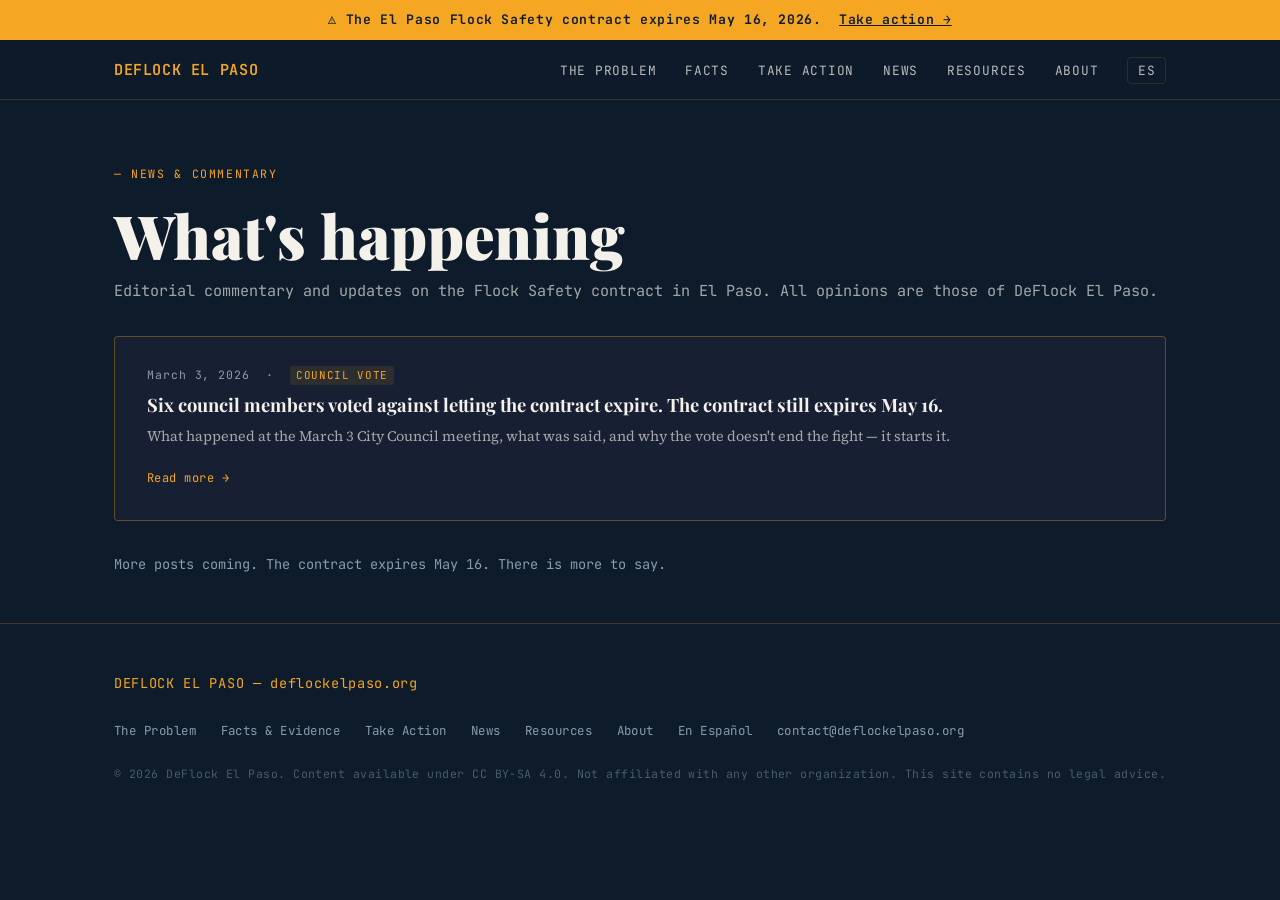
==== blog/index.html @ 6b85ef40 "Create index.html" ====
<!DOCTYPE html>
<html lang="en">
<head>
  <meta charset="UTF-8">
  <meta name="viewport" content="width=device-width, initial-scale=1.0">
  <title>News — DeFlock El Paso</title>
  <meta name="description" content="News, updates, and editorial commentary on the Flock Safety contract in El Paso, Texas.">
  <link rel="canonical" href="https://deflockelpaso.org/blog/">
  <link rel="stylesheet" href="../style.css">
  <style>
    .post-list {
      display: flex;
      flex-direction: column;
      gap: 1px;
      background: var(--border);
      border: 1px solid var(--border);
      border-radius: var(--radius);
      overflow: hidden;
      margin: 2rem 0;
    }
    .post-item {
      background: var(--navy2);
      padding: 1.8rem 2rem;
      text-decoration: none;
      display: block;
      transition: background 0.15s;
    }
    .post-item:hover {
      background: rgba(245,166,35,0.05);
      text-decoration: none;
    }
    .post-date {
      font-family: var(--font-mono);
      font-size: 0.72rem;
      letter-spacing: 0.08em;
      color: var(--gray);
      margin-bottom: 0.5rem;
    }
    .post-item h2 {
      font-size: 1.15rem;
      margin-bottom: 0.5rem;
      color: var(--white);
      line-height: 1.3;
    }
    .post-item p {
      font-size: 0.9rem;
      color: rgba(244,241,235,0.65);
      margin: 0 0 0.8rem;
      line-height: 1.6;
    }
    .post-tag {
      font-family: var(--font-mono);
      font-size: 0.68rem;
      letter-spacing: 0.06em;
      text-transform: uppercase;
      padding: 0.15rem 0.4rem;
      border-radius: 2px;
      background: rgba(245,166,35,0.1);
      color: var(--amber);
    }
    .read-more {
      font-family: var(--font-mono);
      font-size: 0.75rem;
      color: var(--amber);
      letter-spacing: 0.04em;
    }
  </style>
</head>
<body>

<div class="urgency-bar">
  ⚠ The El Paso Flock Safety contract expires <strong>May 16, 2026</strong>. &nbsp;<a href="../action.html">Take action →</a>
</div>

<nav>
  <div class="nav-inner">
    <a class="nav-logo" href="../index.html">DEFLOCK EL PASO</a>
    <button class="nav-toggle" aria-label="Toggle menu" onclick="this.classList.toggle('open'); document.getElementById('nav-links').classList.toggle('open')">
      <span></span><span></span><span></span>
    </button>
    <ul class="nav-links" id="nav-links">
      <li><a href="../problem.html">The Problem</a></li>
      <li><a href="../facts.html">Facts</a></li>
      <li><a href="../action.html">Take Action</a></li>
      <li><a href="../blog/index.html">News</a></li>
      <li><a href="../resources.html">Resources</a></li>
      <li><a href="../about.html">About</a></li>
      <li><a class="nav-lang" href="../es.html">ES</a></li>
    </ul>
  </div>
</nav>

<section style="padding: 4rem 0 2rem;">
  <div class="container">
    <div class="section-label">News &amp; Commentary</div>
    <h1 style="margin-bottom: 0.5rem;">What's happening</h1>
    <p style="color: rgba(244,241,235,0.65); font-size: 0.95rem; margin-bottom: 2rem; font-family: var(--font-mono);">Editorial commentary and updates on the Flock Safety contract in El Paso. All opinions are those of DeFlock El Paso.</p>

    <div class="post-list">

      <a class="post-item" href="march-3-council-vote.html">
        <div class="post-date">March 3, 2026 &nbsp;·&nbsp; <span class="post-tag">Council Vote</span></div>
        <h2>Six council members voted against letting the contract expire. The contract still expires May 16.</h2>
        <p>What happened at the March 3 City Council meeting, what was said, and why the vote doesn't end the fight — it starts it.</p>
        <span class="read-more">Read more →</span>
      </a>

    </div>

    <p style="font-size: 0.85rem; color: var(--gray); font-family: var(--font-mono); margin-top: 1.5rem;">More posts coming. The contract expires May 16. There is more to say.</p>
  </div>
</section>

<footer>
  <div class="footer-inner">
    <div class="footer-logo">DEFLOCK EL PASO — deflockelpaso.org</div>
    <ul class="footer-links">
      <li><a href="../problem.html">The Problem</a></li>
      <li><a href="../facts.html">Facts &amp; Evidence</a></li>
      <li><a href="../action.html">Take Action</a></li>
      <li><a href="../blog/index.html">News</a></li>
      <li><a href="../resources.html">Resources</a></li>
      <li><a href="../about.html">About</a></li>
      <li><a href="../es.html">En Español</a></li>
      <li><a href="mailto:contact@deflockelpaso.org">contact@deflockelpaso.org</a></li>
    </ul>
    <div class="footer-copy">© 2026 DeFlock El Paso. Content available under CC BY-SA 4.0. Not affiliated with any other organization. This site contains no legal advice.</div>
  </div>
</footer>

<script>
var toggle = document.querySelector('.nav-toggle');
if (toggle) {
  toggle.addEventListener('click', function() {
    this.classList.toggle('open');
    document.getElementById('nav-links').classList.toggle('open');
  });
}
</script>
</body>
</html>
---- style.css ----
/* DeFlock El Paso — style.css */
/* Aesthetic: documentary/investigative editorial. Navy + amber + white. */

@import url('https://fonts.googleapis.com/css2?family=Playfair+Display:wght@700;900&family=Source+Serif+4:ital,wght@0,300;0,400;0,600;1,300;1,400&family=JetBrains+Mono:wght@400;600&display=swap');

/* ── Variables ─────────────────────────────────────────────────── */
:root {
  --navy:    #0d1b2a;
  --navy2:   #162032;
  --navy3:   #1e2e42;
  --amber:   #f5a623;
  --amber2:  #e8920f;
  --white:   #f4f1eb;
  --gray:    #8a9ab0;
  --red:     #d94f3d;
  --border:  rgba(245,166,35,0.2);
  --font-display: 'Playfair Display', Georgia, serif;
  --font-body:    'Source Serif 4', Georgia, serif;
  --font-mono:    'JetBrains Mono', 'Courier New', monospace;
  --max: 1100px;
  --radius: 4px;
}

/* ── Reset ─────────────────────────────────────────────────────── */
*, *::before, *::after { box-sizing: border-box; margin: 0; padding: 0; }
html { scroll-behavior: smooth; }
body {
  background: var(--navy);
  color: var(--white);
  font-family: var(--font-body);
  font-size: 18px;
  line-height: 1.7;
  -webkit-font-smoothing: antialiased;
}
img { max-width: 100%; display: block; }
a { color: var(--amber); text-decoration: none; transition: opacity 0.2s; }
a:hover { opacity: 0.8; text-decoration: underline; }

/* ── Typography ────────────────────────────────────────────────── */
h1, h2, h3, h4 {
  font-family: var(--font-display);
  line-height: 1.15;
  color: var(--white);
}
h1 { font-size: clamp(2.2rem, 5vw, 3.8rem); font-weight: 900; }
h2 { font-size: clamp(1.6rem, 3vw, 2.4rem); font-weight: 700; }
h3 { font-size: clamp(1.2rem, 2.5vw, 1.6rem); font-weight: 700; }
p  { margin-bottom: 1.1em; }
.mono { font-family: var(--font-mono); }
.amber { color: var(--amber); }
.red   { color: var(--red); }
.gray  { color: var(--gray); }

/* ── Layout ────────────────────────────────────────────────────── */
.container {
  max-width: var(--max);
  margin: 0 auto;
  padding: 0 1.5rem;
}
section { padding: 5rem 0; }
section + section { border-top: 1px solid var(--border); }

/* ── Nav ───────────────────────────────────────────────────────── */
nav {
  position: sticky;
  top: 0;
  z-index: 100;
  background: rgba(13,27,42,0.97);
  backdrop-filter: blur(8px);
  border-bottom: 1px solid var(--border);
  padding: 0.9rem 0;
}
.nav-inner {
  max-width: var(--max);
  margin: 0 auto;
  padding: 0 1.5rem;
  display: flex;
  align-items: center;
  justify-content: space-between;
  gap: 1rem;
}
.nav-logo {
  font-family: var(--font-mono);
  font-weight: 600;
  font-size: 0.95rem;
  color: var(--amber);
  letter-spacing: 0.04em;
  text-decoration: none;
}
.nav-logo:hover { opacity: 1; text-decoration: none; }
.nav-links {
  display: flex;
  gap: 1.8rem;
  list-style: none;
  align-items: center;
}
.nav-links a {
  color: var(--white);
  font-family: var(--font-mono);
  font-size: 0.8rem;
  letter-spacing: 0.06em;
  text-transform: uppercase;
  text-decoration: none;
  opacity: 0.75;
  transition: opacity 0.2s, color 0.2s;
}
.nav-links a:hover { opacity: 1; color: var(--amber); text-decoration: none; }
.nav-lang {
  font-family: var(--font-mono);
  font-size: 0.75rem;
  letter-spacing: 0.08em;
  border: 1px solid var(--border);
  padding: 0.25rem 0.6rem;
  border-radius: var(--radius);
  color: var(--amber);
  text-decoration: none;
}
.nav-lang:hover { background: var(--amber); color: var(--navy); opacity: 1; text-decoration: none; }

/* Hamburger */
.nav-toggle {
  display: none;
  flex-direction: column;
  gap: 5px;
  cursor: pointer;
  background: none;
  border: none;
  padding: 4px;
}
.nav-toggle span {
  display: block;
  width: 24px;
  height: 2px;
  background: var(--white);
  transition: transform 0.25s, opacity 0.25s;
}
.nav-toggle.open span:nth-child(1) { transform: translateY(7px) rotate(45deg); }
.nav-toggle.open span:nth-child(2) { opacity: 0; }
.nav-toggle.open span:nth-child(3) { transform: translateY(-7px) rotate(-45deg); }

@media (max-width: 700px) {
  .nav-toggle { display: flex; }
  .nav-links {
    display: none;
    position: absolute;
    top: 100%;
    left: 0; right: 0;
    background: var(--navy2);
    flex-direction: column;
    align-items: flex-start;
    gap: 0;
    border-bottom: 1px solid var(--border);
    padding: 0.5rem 0;
  }
  .nav-links.open { display: flex; }
  .nav-links li { width: 100%; }
  .nav-links a {
    display: block;
    padding: 0.8rem 1.5rem;
    font-size: 0.9rem;
  }
}

/* ── Urgency Bar ───────────────────────────────────────────────── */
.urgency-bar {
  background: var(--amber);
  color: var(--navy);
  text-align: center;
  padding: 0.55rem 1rem;
  font-family: var(--font-mono);
  font-size: 0.82rem;
  font-weight: 600;
  letter-spacing: 0.05em;
}
.urgency-bar a { color: var(--navy); text-decoration: underline; }

/* ── Hero ──────────────────────────────────────────────────────── */
.hero {
  padding: 6rem 0 5rem;
  border-bottom: 1px solid var(--border);
  position: relative;
  overflow: hidden;
}
.hero::before {
  content: '';
  position: absolute;
  inset: 0;
  background: radial-gradient(ellipse at 80% 50%, rgba(245,166,35,0.06) 0%, transparent 60%);
  pointer-events: none;
}
.hero-eyebrow {
  font-family: var(--font-mono);
  font-size: 0.78rem;
  letter-spacing: 0.12em;
  text-transform: uppercase;
  color: var(--amber);
  margin-bottom: 1.2rem;
  display: flex;
  align-items: center;
  gap: 0.6rem;
}
.hero-eyebrow::before {
  content: '';
  display: inline-block;
  width: 28px;
  height: 2px;
  background: var(--amber);
}
.hero h1 { margin-bottom: 1.4rem; max-width: 820px; }
.hero h1 em { font-style: italic; color: var(--amber); }
.hero-sub {
  font-size: 1.15rem;
  color: rgba(244,241,235,0.75);
  max-width: 600px;
  margin-bottom: 2.4rem;
  font-weight: 300;
}
.hero-actions { display: flex; gap: 1rem; flex-wrap: wrap; }

/* ── Buttons ───────────────────────────────────────────────────── */
.btn {
  display: inline-block;
  padding: 0.75rem 1.8rem;
  border-radius: var(--radius);
  font-family: var(--font-mono);
  font-size: 0.82rem;
  font-weight: 600;
  letter-spacing: 0.06em;
  text-transform: uppercase;
  text-decoration: none;
  cursor: pointer;
  transition: transform 0.15s, box-shadow 0.15s, opacity 0.15s;
  border: none;
}
.btn:hover { transform: translateY(-1px); text-decoration: none; }
.btn-primary {
  background: var(--amber);
  color: var(--navy);
  box-shadow: 0 4px 20px rgba(245,166,35,0.3);
}
.btn-primary:hover { box-shadow: 0 6px 28px rgba(245,166,35,0.45); opacity: 1; }
.btn-outline {
  background: transparent;
  color: var(--white);
  border: 1px solid rgba(244,241,235,0.35);
}
.btn-outline:hover { border-color: var(--white); opacity: 1; }

/* ── Countdown ─────────────────────────────────────────────────── */
.countdown-section {
  background: var(--navy2);
  padding: 3.5rem 0;
  border-bottom: 1px solid var(--border);
}
.countdown-label {
  font-family: var(--font-mono);
  font-size: 0.78rem;
  letter-spacing: 0.12em;
  text-transform: uppercase;
  color: var(--amber);
  margin-bottom: 1rem;
  text-align: center;
}
.countdown-clock {
  display: flex;
  justify-content: center;
  gap: 2.5rem;
  flex-wrap: wrap;
}
.clock-unit {
  text-align: center;
}
.clock-num {
  font-family: var(--font-mono);
  font-size: clamp(2.8rem, 6vw, 4.5rem);
  font-weight: 600;
  color: var(--amber);
  line-height: 1;
  display: block;
}
.clock-label {
  font-family: var(--font-mono);
  font-size: 0.72rem;
  letter-spacing: 0.1em;
  text-transform: uppercase;
  color: var(--gray);
  margin-top: 0.3rem;
}
.countdown-sub {
  text-align: center;
  margin-top: 1.4rem;
  font-size: 0.95rem;
  color: var(--gray);
  font-family: var(--font-mono);
}

/* ── Stats Bar ─────────────────────────────────────────────────── */
.stats-bar {
  display: grid;
  grid-template-columns: repeat(auto-fit, minmax(200px, 1fr));
  gap: 0;
  border: 1px solid var(--border);
  border-radius: var(--radius);
  overflow: hidden;
  margin: 3.5rem 0 0;
}
.stat-item {
  padding: 1.8rem 1.6rem;
  border-right: 1px solid var(--border);
  background: var(--navy2);
}
.stat-item:last-child { border-right: none; }
.stat-num {
  font-family: var(--font-mono);
  font-size: clamp(1.8rem, 3.5vw, 2.6rem);
  font-weight: 600;
  color: var(--amber);
  line-height: 1;
  margin-bottom: 0.4rem;
}
.stat-desc {
  font-size: 0.88rem;
  color: var(--gray);
  line-height: 1.4;
}
@media (max-width: 600px) {
  .stats-bar { grid-template-columns: 1fr 1fr; }
  .stat-item:nth-child(2) { border-right: none; }
  .stat-item:nth-child(3) { border-right: 1px solid var(--border); }
}

/* ── Three Points ──────────────────────────────────────────────── */
.points-grid {
  display: grid;
  grid-template-columns: repeat(auto-fit, minmax(290px, 1fr));
  gap: 1.5px;
  background: var(--border);
  border: 1px solid var(--border);
  border-radius: var(--radius);
  overflow: hidden;
}
.point-card {
  background: var(--navy2);
  padding: 2.2rem 2rem;
}
.point-num {
  font-family: var(--font-mono);
  font-size: 0.72rem;
  letter-spacing: 0.12em;
  color: var(--amber);
  margin-bottom: 0.8rem;
}
.point-card h3 { margin-bottom: 0.8rem; font-size: 1.15rem; }
.point-card p  { font-size: 0.95rem; color: rgba(244,241,235,0.75); margin: 0; line-height: 1.6; }

/* ── Alert Box ─────────────────────────────────────────────────── */
.alert-box {
  border-left: 3px solid var(--amber);
  background: rgba(245,166,35,0.07);
  padding: 1.4rem 1.6rem;
  border-radius: 0 var(--radius) var(--radius) 0;
  margin: 2rem 0;
}
.alert-box p { margin: 0; font-size: 0.95rem; }
.alert-label {
  font-family: var(--font-mono);
  font-size: 0.72rem;
  letter-spacing: 0.1em;
  text-transform: uppercase;
  color: var(--amber);
  margin-bottom: 0.5rem;
}

/* ── Cities List ───────────────────────────────────────────────── */
.cities-list {
  column-count: 2;
  column-gap: 2rem;
  list-style: none;
  margin: 1.5rem 0;
}
.cities-list li {
  padding: 0.4rem 0;
  font-size: 0.92rem;
  border-bottom: 1px solid rgba(138,154,176,0.15);
  break-inside: avoid;
}
.cities-list li::before {
  content: '✕ ';
  color: var(--amber);
  font-family: var(--font-mono);
  font-size: 0.75rem;
}
@media (max-width: 500px) { .cities-list { column-count: 1; } }

/* ── Quote ─────────────────────────────────────────────────────── */
.pull-quote {
  border-top: 2px solid var(--amber);
  padding: 2rem 0 0;
  margin: 3rem 0;
}
.pull-quote blockquote {
  font-family: var(--font-display);
  font-size: clamp(1.3rem, 2.5vw, 1.8rem);
  font-style: italic;
  line-height: 1.4;
  color: var(--white);
  margin-bottom: 1rem;
}
.pull-quote cite {
  font-family: var(--font-mono);
  font-size: 0.78rem;
  letter-spacing: 0.06em;
  color: var(--gray);
  font-style: normal;
}

/* ── Action Section ────────────────────────────────────────────── */
.action-section {
  background: var(--navy2);
  text-align: center;
  padding: 5rem 0;
}
.action-section h2 { margin-bottom: 1rem; }
.action-section p  { color: var(--gray); max-width: 560px; margin: 0 auto 2rem; }

/* ── News Grid ─────────────────────────────────────────────────── */
.news-grid {
  display: grid;
  grid-template-columns: repeat(auto-fit, minmax(280px, 1fr));
  gap: 1.5rem;
  margin-top: 2rem;
}
.news-card {
  background: var(--navy2);
  border: 1px solid var(--border);
  border-radius: var(--radius);
  padding: 1.6rem;
  transition: border-color 0.2s;
}
.news-card:hover { border-color: var(--amber); }
.news-date {
  font-family: var(--font-mono);
  font-size: 0.72rem;
  letter-spacing: 0.08em;
  color: var(--gray);
  margin-bottom: 0.6rem;
}
.news-card h3 { font-size: 1.05rem; margin-bottom: 0.6rem; }
.news-card p  { font-size: 0.88rem; color: rgba(244,241,235,0.65); margin: 0 0 1rem; }
.news-card a.read-more {
  font-family: var(--font-mono);
  font-size: 0.75rem;
  letter-spacing: 0.06em;
  text-transform: uppercase;
  color: var(--amber);
}

/* ── FAQ ───────────────────────────────────────────────────────── */
.faq-list { margin-top: 2rem; }
details {
  border-bottom: 1px solid var(--border);
  padding: 1.2rem 0;
}
details:first-child { border-top: 1px solid var(--border); }
summary {
  font-family: var(--font-display);
  font-size: 1.05rem;
  font-weight: 700;
  cursor: pointer;
  list-style: none;
  display: flex;
  justify-content: space-between;
  align-items: center;
  gap: 1rem;
}
summary::-webkit-details-marker { display: none; }
summary::after {
  content: '+';
  font-family: var(--font-mono);
  font-size: 1.2rem;
  color: var(--amber);
  flex-shrink: 0;
  transition: transform 0.2s;
}
details[open] summary::after { transform: rotate(45deg); }
details p {
  margin: 1rem 0 0.3rem;
  font-size: 0.95rem;
  color: rgba(244,241,235,0.78);
  line-height: 1.7;
}

/* ── Footer ────────────────────────────────────────────────────── */
footer {
  background: var(--navy);
  border-top: 1px solid var(--border);
  padding: 3rem 0 2rem;
}
.footer-inner {
  max-width: var(--max);
  margin: 0 auto;
  padding: 0 1.5rem;
  display: flex;
  flex-direction: column;
  gap: 1.2rem;
}
.footer-logo {
  font-family: var(--font-mono);
  font-size: 0.85rem;
  color: var(--amber);
  letter-spacing: 0.05em;
}
.footer-links {
  display: flex;
  flex-wrap: wrap;
  gap: 0.5rem 1.5rem;
  list-style: none;
}
.footer-links a {
  font-family: var(--font-mono);
  font-size: 0.78rem;
  color: var(--gray);
  text-decoration: none;
  letter-spacing: 0.04em;
}
.footer-links a:hover { color: var(--amber); }
.footer-copy {
  font-family: var(--font-mono);
  font-size: 0.72rem;
  color: rgba(138,154,176,0.5);
  letter-spacing: 0.04em;
}

/* ── Animations ────────────────────────────────────────────────── */
@keyframes fadeUp {
  from { opacity: 0; transform: translateY(18px); }
  to   { opacity: 1; transform: translateY(0); }
}
.fade-up { animation: fadeUp 0.65s ease both; }
.delay-1 { animation-delay: 0.1s; }
.delay-2 { animation-delay: 0.22s; }
.delay-3 { animation-delay: 0.36s; }

/* ── Utility ───────────────────────────────────────────────────── */
.section-label {
  font-family: var(--font-mono);
  font-size: 0.72rem;
  letter-spacing: 0.14em;
  text-transform: uppercase;
  color: var(--amber);
  margin-bottom: 1rem;
}
.section-label::before {
  content: '— ';
}
.text-center { text-align: center; }
.mt-2 { margin-top: 2rem; }
.mt-3 { margin-top: 3rem; }
.sr-only {
  position: absolute;
  width: 1px; height: 1px;
  overflow: hidden;
  clip: rect(0,0,0,0);
  white-space: nowrap;
}
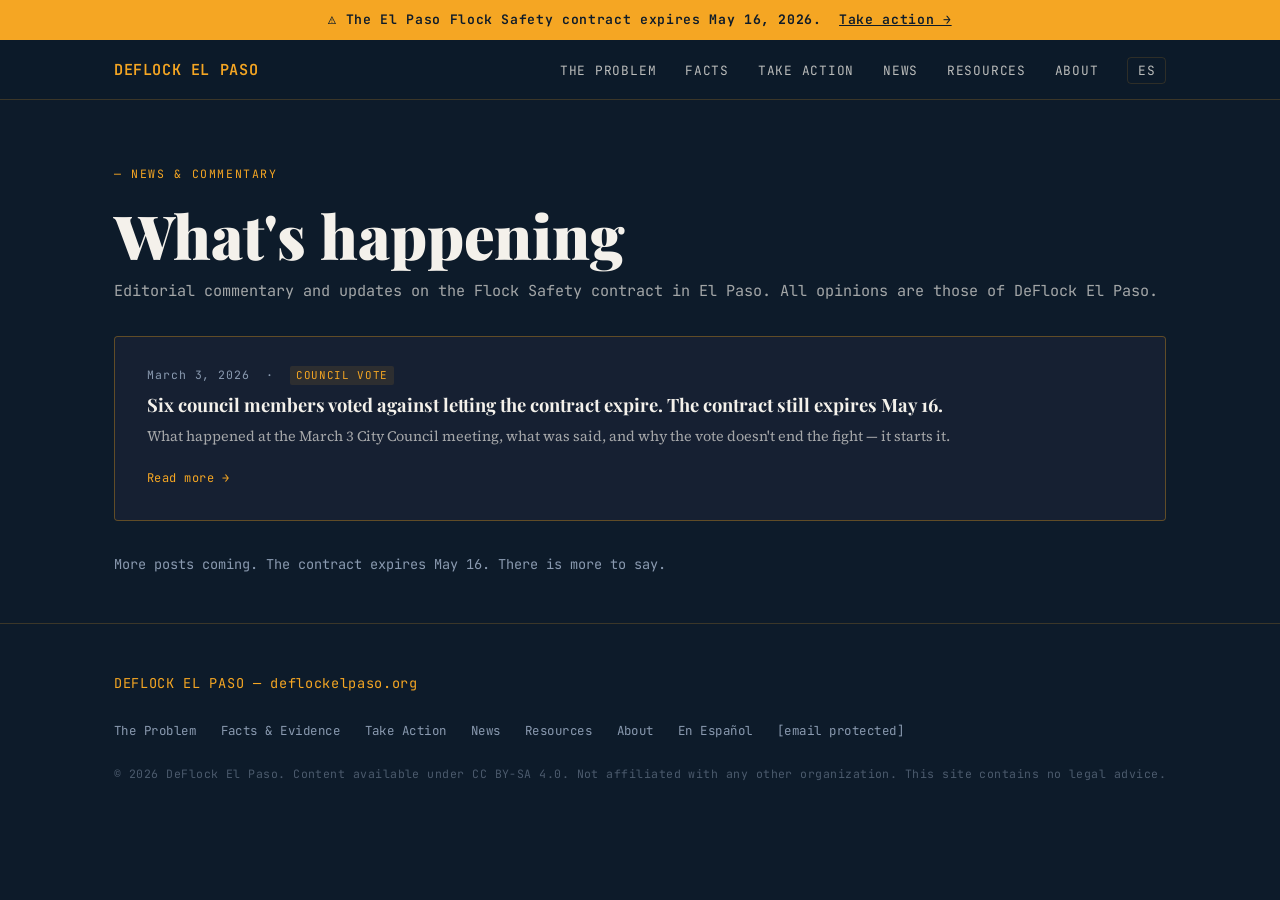
==== commit 7668108d: "Update index.html" ====
--- a/blog/index.html
+++ b/blog/index.html
@@ -122,20 +122,10 @@
       <li><a href="../resources.html">Resources</a></li>
       <li><a href="../about.html">About</a></li>
       <li><a href="../es.html">En Español</a></li>
-      <li><a href="mailto:contact@deflockelpaso.org">contact@deflockelpaso.org</a></li>
+      <li><a href="/cdn-cgi/l/email-protection#43202c2d37222037032726252f2c2028262f3322302c6d2c3124"><span class="__cf_email__" data-cfemail="791a16170d181a0d391d1c1f15161a121c1509180a1657160b1e">[email&#160;protected]</span></a></li>
     </ul>
     <div class="footer-copy">© 2026 DeFlock El Paso. Content available under CC BY-SA 4.0. Not affiliated with any other organization. This site contains no legal advice.</div>
   </div>
 </footer>
 
-<script>
-var toggle = document.querySelector('.nav-toggle');
-if (toggle) {
-  toggle.addEventListener('click', function() {
-    this.classList.toggle('open');
-    document.getElementById('nav-links').classList.toggle('open');
-  });
-}
-</script>
-</body>
-</html>
+<scr
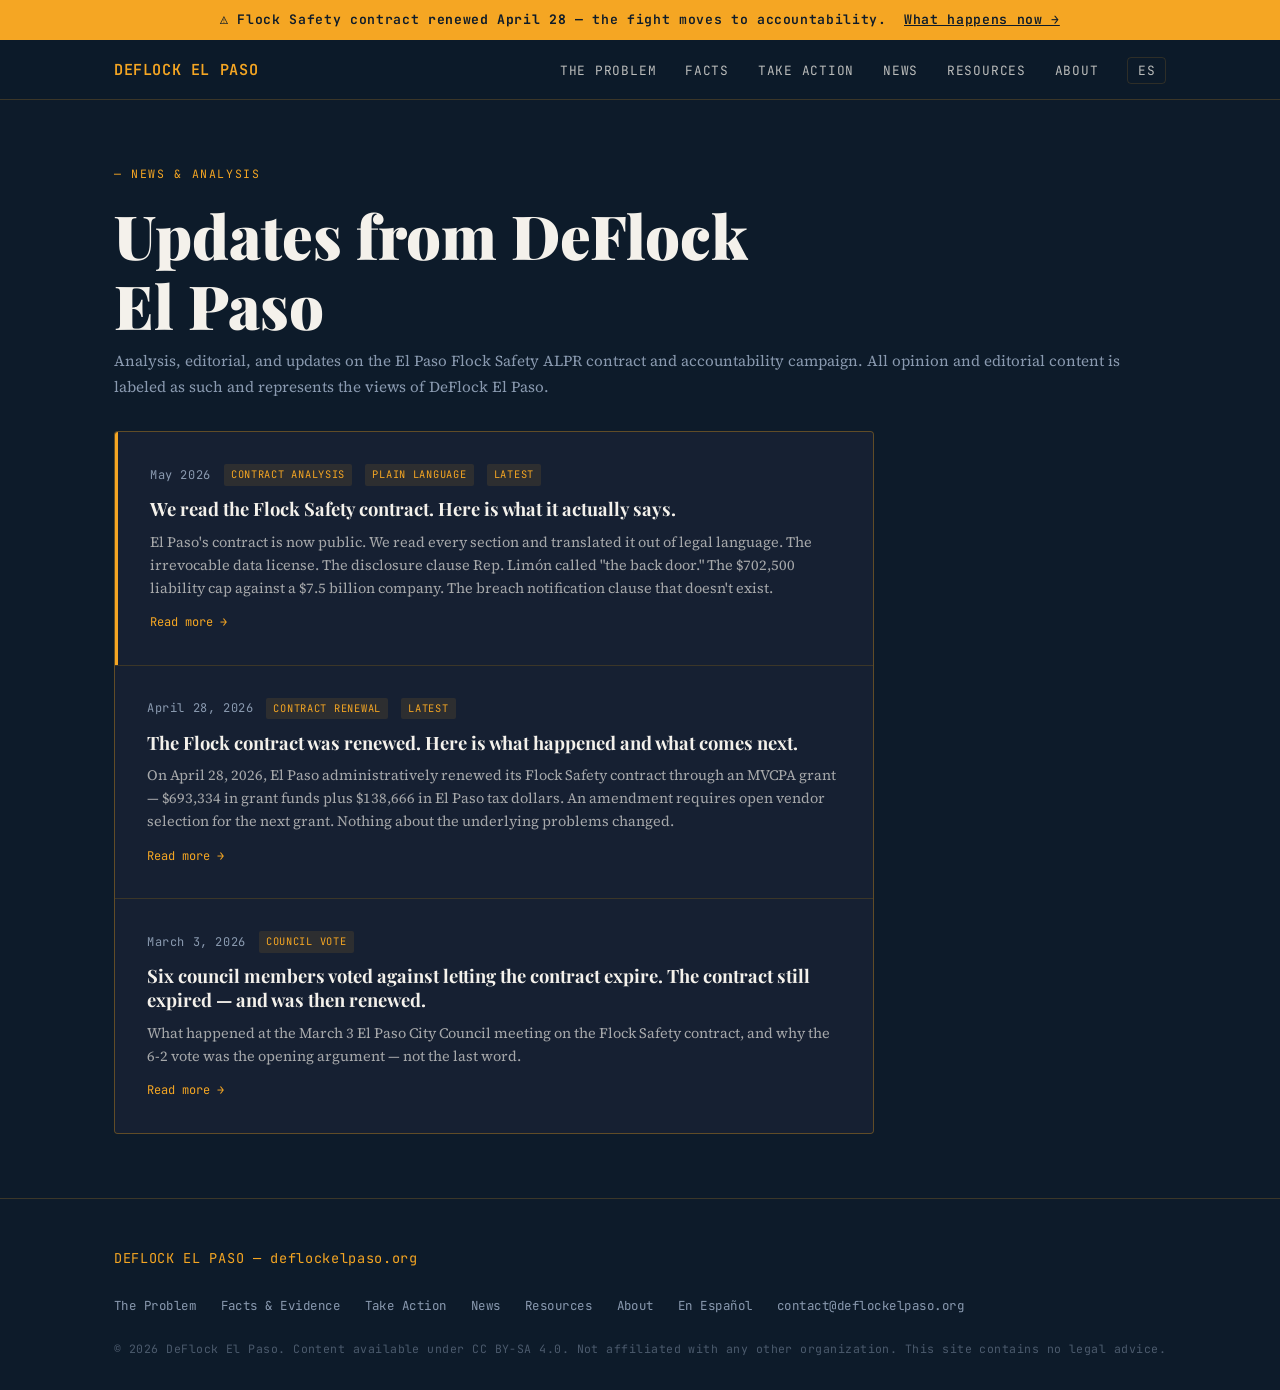
==== commit 11f73bd8: "Revise HTML structure and update meta information Updated the description meta tag and canonical lin" ====
--- a/blog/index.html
+++ b/blog/index.html
@@ -4,8 +4,8 @@
   <meta charset="UTF-8">
   <meta name="viewport" content="width=device-width, initial-scale=1.0">
   <title>News — DeFlock El Paso</title>
-  <meta name="description" content="News, updates, and editorial commentary on the Flock Safety contract in El Paso, Texas.">
-  <link rel="canonical" href="https://deflockelpaso.org/blog/">
+  <meta name="description" content="News, analysis, and updates from DeFlock El Paso — tracking the Flock Safety ALPR contract and accountability campaign.">
+  <link rel="canonical" href="https://deflockelpaso.org/blog/index.html">
   <link rel="stylesheet" href="../style.css">
   <style>
     .post-list {
@@ -17,59 +17,67 @@
       border-radius: var(--radius);
       overflow: hidden;
       margin: 2rem 0;
+      max-width: 760px;
     }
     .post-item {
       background: var(--navy2);
-      padding: 1.8rem 2rem;
+      padding: 2rem 2rem;
       text-decoration: none;
       display: block;
       transition: background 0.15s;
     }
-    .post-item:hover {
-      background: rgba(245,166,35,0.05);
-      text-decoration: none;
+    .post-item:hover { background: rgba(245,166,35,0.05); }
+    .post-item .pi-meta {
+      display: flex;
+      gap: 0.8rem;
+      align-items: center;
+      flex-wrap: wrap;
+      margin-bottom: 0.7rem;
     }
-    .post-date {
+    .post-item .pi-date {
       font-family: var(--font-mono);
-      font-size: 0.72rem;
-      letter-spacing: 0.08em;
+      font-size: 0.75rem;
       color: var(--gray);
-      margin-bottom: 0.5rem;
+      letter-spacing: 0.05em;
+    }
+    .post-item .pi-tag {
+      font-family: var(--font-mono);
+      font-size: 0.65rem;
+      letter-spacing: 0.07em;
+      text-transform: uppercase;
+      padding: 0.12rem 0.45rem;
+      border-radius: 2px;
+      background: rgba(245,166,35,0.1);
+      color: var(--amber);
     }
     .post-item h2 {
       font-size: 1.15rem;
-      margin-bottom: 0.5rem;
+      margin: 0 0 0.6rem;
       color: var(--white);
       line-height: 1.3;
     }
     .post-item p {
       font-size: 0.9rem;
       color: rgba(244,241,235,0.65);
-      margin: 0 0 0.8rem;
+      margin: 0;
       line-height: 1.6;
     }
-    .post-tag {
-      font-family: var(--font-mono);
-      font-size: 0.68rem;
-      letter-spacing: 0.06em;
-      text-transform: uppercase;
-      padding: 0.15rem 0.4rem;
-      border-radius: 2px;
-      background: rgba(245,166,35,0.1);
-      color: var(--amber);
-    }
-    .read-more {
+    .post-item .pi-read {
       font-family: var(--font-mono);
       font-size: 0.75rem;
       color: var(--amber);
-      letter-spacing: 0.04em;
+      margin-top: 0.8rem;
+      display: block;
+    }
+    .post-item.featured {
+      border-left: 3px solid var(--amber);
     }
   </style>
 </head>
 <body>
 
 <div class="urgency-bar">
-  ⚠ The El Paso Flock Safety contract expires <strong>May 16, 2026</strong>. &nbsp;<a href="../action.html">Take action →</a>
+  ⚠ Flock Safety contract <strong>renewed April 28</strong> — the fight moves to accountability. &nbsp;<a href="../action.html">What happens now →</a>
 </div>
 
 <nav>
@@ -92,22 +100,46 @@
 
 <section style="padding: 4rem 0 2rem;">
   <div class="container">
-    <div class="section-label">News &amp; Commentary</div>
-    <h1 style="margin-bottom: 0.5rem;">What's happening</h1>
-    <p style="color: rgba(244,241,235,0.65); font-size: 0.95rem; margin-bottom: 2rem; font-family: var(--font-mono);">Editorial commentary and updates on the Flock Safety contract in El Paso. All opinions are those of DeFlock El Paso.</p>
+    <div class="section-label">News &amp; Analysis</div>
+    <h1 style="margin-bottom: 0.5rem; max-width: 640px;">Updates from DeFlock El Paso</h1>
+    <p style="color: var(--gray); font-size: 0.95rem; margin-bottom: 2rem;">Analysis, editorial, and updates on the El Paso Flock Safety ALPR contract and accountability campaign. All opinion and editorial content is labeled as such and represents the views of DeFlock El Paso.</p>
 
     <div class="post-list">
 
+      <a class="post-item featured" href="what-the-contract-says.html">
+        <div class="pi-meta">
+          <span class="pi-date">May 2026</span>
+          <span class="pi-tag">Contract Analysis</span>
+          <span class="pi-tag">Plain Language</span>
+          <span class="pi-tag">Latest</span>
+        </div>
+        <h2>We read the Flock Safety contract. Here is what it actually says.</h2>
+        <p>El Paso's contract is now public. We read every section and translated it out of legal language. The irrevocable data license. The disclosure clause Rep. Limón called "the back door." The $702,500 liability cap against a $7.5 billion company. The breach notification clause that doesn't exist.</p>
+        <span class="pi-read">Read more →</span>
+      </a>
+
+      <a class="post-item" href="april-28-renewal.html">
+        <div class="pi-meta">
+          <span class="pi-date">April 28, 2026</span>
+          <span class="pi-tag">Contract Renewal</span>
+          <span class="pi-tag">Latest</span>
+        </div>
+        <h2>The Flock contract was renewed. Here is what happened and what comes next.</h2>
+        <p>On April 28, 2026, El Paso administratively renewed its Flock Safety contract through an MVCPA grant — $693,334 in grant funds plus $138,666 in El Paso tax dollars. An amendment requires open vendor selection for the next grant. Nothing about the underlying problems changed.</p>
+        <span class="pi-read">Read more →</span>
+      </a>
+
       <a class="post-item" href="march-3-council-vote.html">
-        <div class="post-date">March 3, 2026 &nbsp;·&nbsp; <span class="post-tag">Council Vote</span></div>
-        <h2>Six council members voted against letting the contract expire. The contract still expires May 16.</h2>
-        <p>What happened at the March 3 City Council meeting, what was said, and why the vote doesn't end the fight — it starts it.</p>
-        <span class="read-more">Read more →</span>
+        <div class="pi-meta">
+          <span class="pi-date">March 3, 2026</span>
+          <span class="pi-tag">Council Vote</span>
+        </div>
+        <h2>Six council members voted against letting the contract expire. The contract still expired — and was then renewed.</h2>
+        <p>What happened at the March 3 El Paso City Council meeting on the Flock Safety contract, and why the 6-2 vote was the opening argument — not the last word.</p>
+        <span class="pi-read">Read more →</span>
       </a>
 
     </div>
-
-    <p style="font-size: 0.85rem; color: var(--gray); font-family: var(--font-mono); margin-top: 1.5rem;">More posts coming. The contract expires May 16. There is more to say.</p>
   </div>
 </section>
 
@@ -122,10 +154,21 @@
       <li><a href="../resources.html">Resources</a></li>
       <li><a href="../about.html">About</a></li>
       <li><a href="../es.html">En Español</a></li>
-      <li><a href="/cdn-cgi/l/email-protection#43202c2d37222037032726252f2c2028262f3322302c6d2c3124"><span class="__cf_email__" data-cfemail="791a16170d181a0d391d1c1f15161a121c1509180a1657160b1e">[email&#160;protected]</span></a></li>
+      <li><a href="mailto:contact@deflockelpaso.org">contact@deflockelpaso.org</a></li>
     </ul>
     <div class="footer-copy">© 2026 DeFlock El Paso. Content available under CC BY-SA 4.0. Not affiliated with any other organization. This site contains no legal advice.</div>
   </div>
 </footer>
 
-<scr
+<script>
+var toggle = document.querySelector('.nav-toggle');
+if (toggle) {
+  toggle.addEventListener('click', function() {
+    this.classList.toggle('open');
+    document.getElementById('nav-links').classList.toggle('open');
+  });
+}
+</script>
+
+</body>
+</html>
